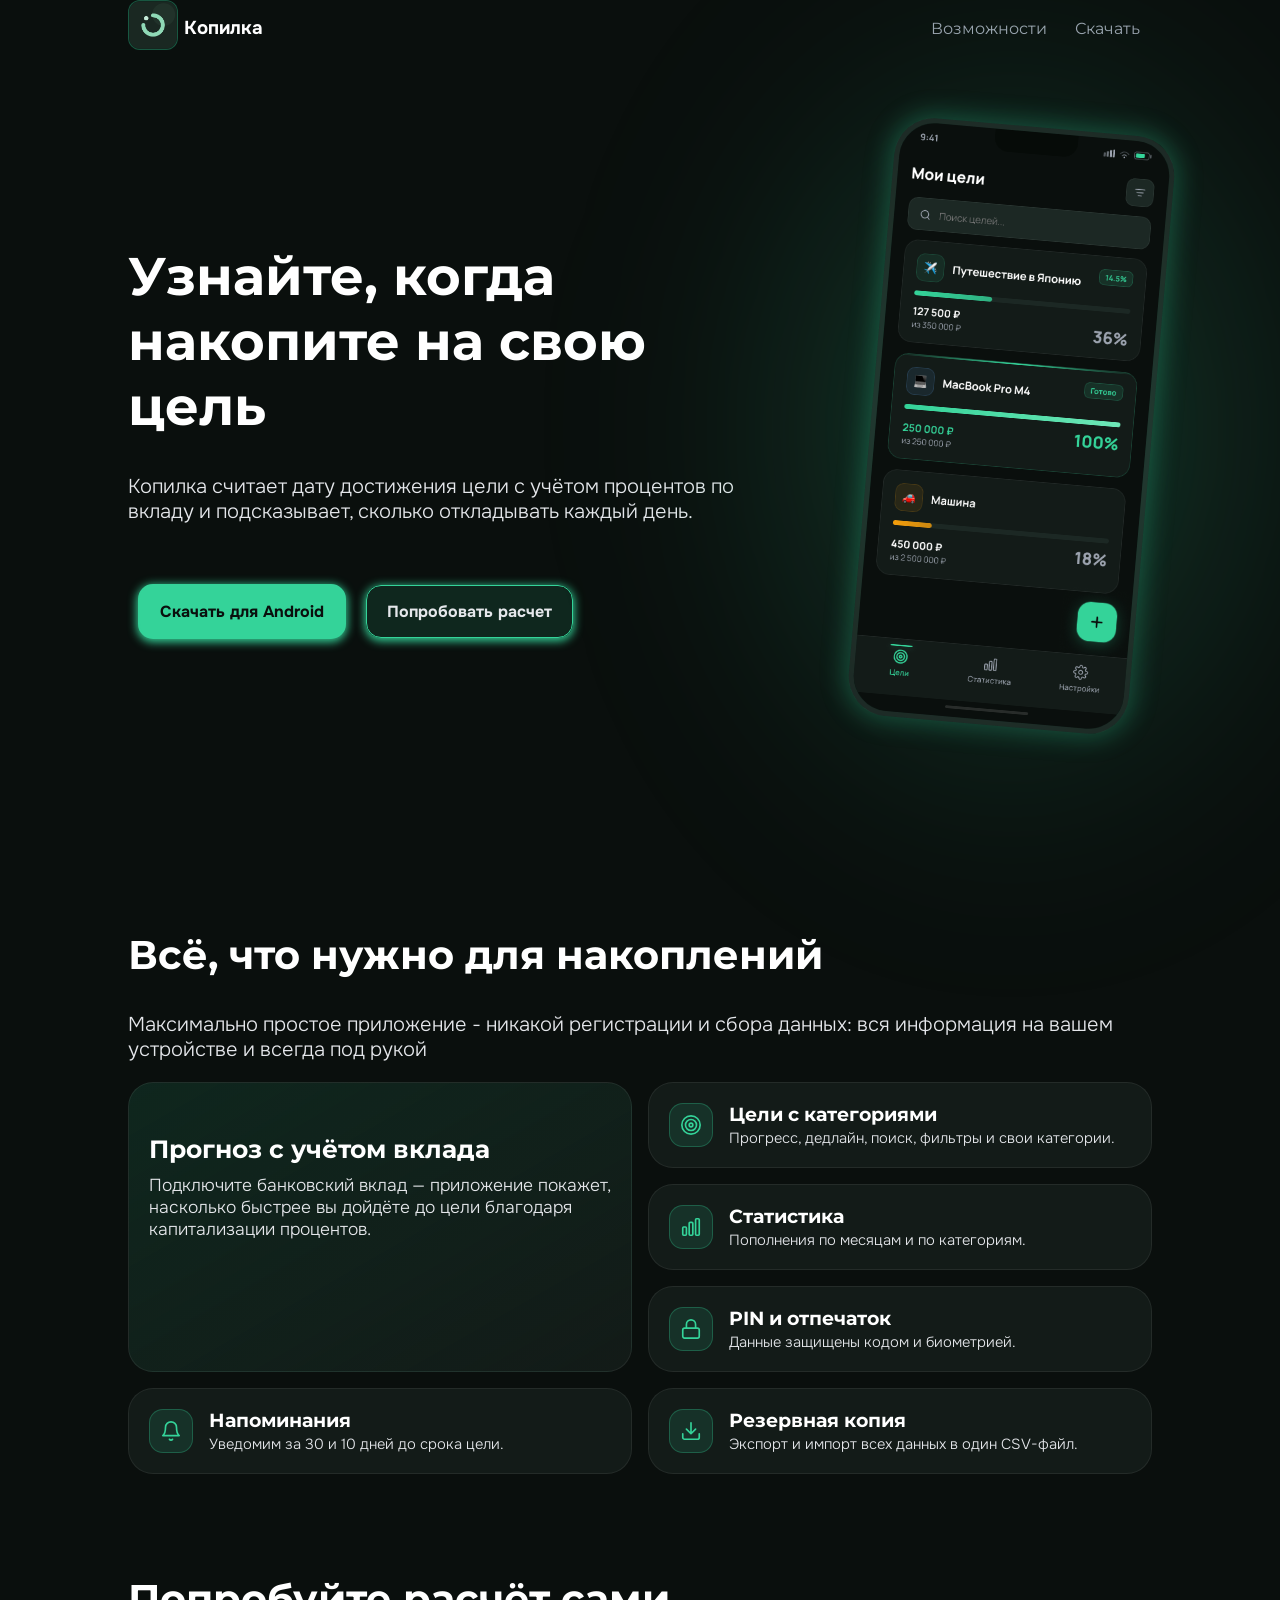
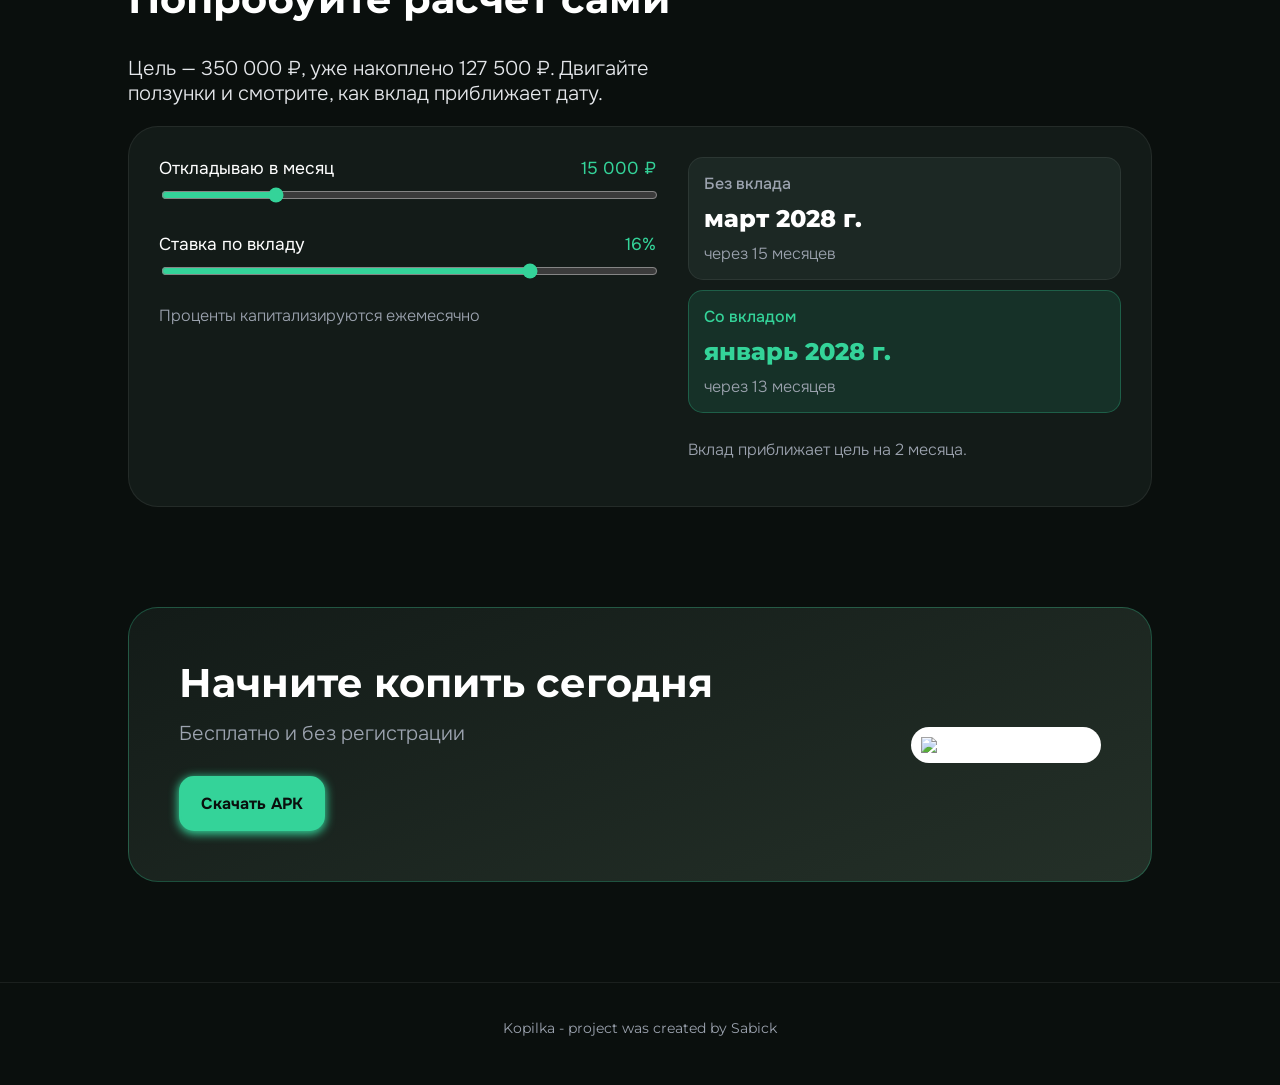
==== landing/index.htm @ 6bca9042 "Rename index_adaptive.htm to index.htm" ====
<!DOCTYPE html>
<html lang="ru">
<head>
    <meta charset="UTF-8">
    <meta name="viewport" content="width=device-width, initial-scale=1.0, viewport-fit=cover">
    <link rel="preconnect" href="https://fonts.googleapis.com">
    <link rel="preconnect" href="https://fonts.gstatic.com" crossorigin>
    <link href="https://fonts.googleapis.com/css2?family=Montserrat:ital,wght@0,100..900;1,100..900&display=swap" rel="stylesheet">
    <link rel="preconnect" href="https://fonts.googleapis.com">
    <link rel="preconnect" href="https://fonts.gstatic.com" crossorigin>
    <link href="https://fonts.googleapis.com/css2?family=Montserrat:ital,wght@0,100..900;1,100..900&family=Onest:wght@100..900&display=swap" rel="stylesheet">
    <link href="static_adaptive.css" rel="stylesheet">
    <title>Копилка - копи и смотри</title>
</head>
<body class="content">
<header>
    <div class="wrap">
        <div class="logo">
            <a>
            <img class="logo-img" src="kopilka_adaptive_icon_layers.png">
            </a>
            <a>Копилка</a>
        </div>
        <nav>
            <a href="#features">Возможности</a>
            <a href="#download">Скачать</a>
        </nav>
    </div>
</header>
    
<main>
    <div class="firstCard wrap">
        
        <div class="info">
            <h1>Узнайте, когда накопите на свою цель</h1>
            <p>Копилка считает дату достижения цели с учётом процентов по вкладу и подсказывает, сколько откладывать каждый день.</p>
            <div class="actions">
                <a class="btn btn-main" href="#download">Скачать для Android</a>
                <a class="btn btn-second" href="#forecast">Попробовать расчет</a>
            </div>
        </div>
        <div class="phone">
            <div>
                <img src="Goats.png">
            </div>
        </div>
    </div>
    
    <section id="features">
        <div class="wrap" >
            <h2>Всё, что нужно для накоплений</h2>
            <p>Максимально простое приложение - никакой регистрации и сбора данных: вся информация на вашем устройстве и всегда под рукой</p>
            
            <div class="crad-block">
                <div class="card big">
                <h3>Прогноз с учётом вклада</h3>
                <p>
                    Подключите банковский вклад — приложение покажет, 
                    насколько быстрее вы дойдёте до цели благодаря капитализации процентов.
                </p>
            </div>
                <div class="card">
                    <div class="ico">
                        <svg viewBox="0 0 24 24">
                            <circle cx="12" cy="12" r="10"/>
                            <circle cx="12" cy="12" r="6"/>
                            <circle cx="12" cy="12" r="2"/>
                        </svg>
                    </div>
                    <div>
                        <h3>Цели с категориями</h3>
                        <p>Прогресс, дедлайн, поиск, фильтры и свои категории.</p>
                    </div>
                </div>
                <div class="card">
                    <div class="ico">
                        <svg viewBox="0 0 24 24">
                            <rect x="3" y="12" width="4" height="9" rx="1"/>
                            <rect x="10" y="7" width="4" height="14" rx="1"/>
                            <rect x="17" y="3" width="4" height="18" rx="1"/>
                        </svg>
                    </div>
                    <div>
                        <h3>Статистика</h3>
                        <p>Пополнения по месяцам и по категориям.</p>
                    </div>
                </div>
                <div class="card">
                    <div class="ico">
                        <svg viewBox="0 0 24 24">
                            <rect x="3" y="11" width="18" height="11" rx="2"/>
                            <path d="M7 11V7a5 5 0 0 1 10 0v4"/>
                        </svg>
                    </div>
                    <div>
                        <h3>PIN и отпечаток</h3>
                        <p>Данные защищены кодом и биометрией.</p>
                    </div>
                </div>
                <div class="card">
                    <div class="ico">
                        <svg viewBox="0 0 24 24">
                            <path d="M18 8A6 6 0 0 0 6 8c0 7-3 9-3 9h18s-3-2-3-9"/>
                            <path d="M13.7 21a2 2 0 0 1-3.4 0"/>
                        </svg>
                    </div>
                    <div>
                        <h3>Напоминания</h3>
                        <p>Уведомим за 30 и 10 дней до срока цели.</p>
                    </div>
                </div>
                <div class="card">
                    <div class="ico">
                        <svg viewBox="0 0 24 24">
                            <path d="M21 15v4a2 2 0 0 1-2 2H5a2 2 0 0 1-2-2v-4"/>
                            <path d="M7 10l5 5 5-5M12 15V3"/>
                        </svg>
                    </div>
                    <div>
                        <h3>Резервная копия</h3>
                        <p>Экспорт и импорт всех данных в один CSV-файл.</p>
                    </div>
                </div>
            </div>
        </div>
    </section>
    
    <section id="forecast">
        <div class="wrap">
            <div class="head">
                <h2>Попробуйте расчёт сами</h2>
                <p>Цель — 350 000 ₽, уже накоплено 127 500 ₽. Двигайте ползунки и смотрите, как вклад приближает дату.</p>
            </div>
            <div class="calc">
                <div>
                    <div class="ctl">
                    <label for="monthly">Откладываю в месяц <output id="monthlyOut"></output></label>
                    <input id="monthly" type="range" min="5000" max="50000" step="1000" value="15000">
                    </div>
                    <div class="ctl">
                    <label for="rate">Ставка по вкладу <output id="rateOut"></output></label>
                    <input id="rate" type="range" min="4" max="20" step="0.5" value="16">
                    <p>Проценты капитализируются ежемесячно</p>
                    </div>
                </div>
                <div class="res" aria-live="polite">
                    <div class="win no-deposit">
                        <span>Без вклада</span>
                        <strong id="dateNo">—</strong>
                        <em id="monNo"></em>
                    </div>
                    <div class="win deposit">
                        <span>Со вкладом</span>
                        <strong id="dateYes">—</strong>
                        <em id="monYes"></em>
                    </div>
                    <p class="note" id="gain"></p>
                </div>
            </div>
        </div>
    </section>

    <section id="download">
        <div class="wrap">
            <div class="load-card">
                <div class="title">
                    <h2>Начните копить сегодня</h2>
                    <p>Бесплатно и без регистрации</p>
                    <a href="https://github.com/Sab1ckk/Moneybox/releases/latest/download/app-release.apk" 
                        class="btn btn-main">
                        Скачать APK
                    </a>
                </div>
                <div>
                    <div class="qr-code">
                        <img src="http://qrcoder.ru/code/?https%3A%2F%2Fgithub.com%2FSab1ckk%2FMoneybox%2Freleases%2Flatest%2Fdownload%2Fapp-release.apk&4&0" width="170">
                    </div>
                </div>
            </div>
        </div>
    </section>
</main>

<footer>
    Kopilka - project was created by Sabick
</footer>

<script>
(function(){
  var TARGET=350000,SAVED=127500;
  var $=function(id){return document.getElementById(id)};
  var fmt=new Intl.NumberFormat('ru-RU');
  function simulate(monthly,rate,months){
    var r=rate/100/12,bal=SAVED,acc=0;
    for(var m=1;m<=months;m++){acc+=bal*r;bal+=monthly;bal+=acc;acc=0}
    return bal;
  }
  function when(m){
    var d=new Date();d.setMonth(d.getMonth()+m);
    return d.toLocaleDateString('ru-RU',{month:'long',year:'numeric'});
  }
  function plural(n){
    var a=n%10,b=n%100;
    if(a===1&&b!==11)return n+' месяц';
    if(a>=2&&a<=4&&(b<10||b>=20))return n+' месяца';
    return n+' месяцев';
  }
  function update(){
    var monthly=+$('monthly').value,rate=+$('rate').value;
    $('monthlyOut').textContent=fmt.format(monthly)+' ₽';
    $('rateOut').textContent=String(rate).replace('.',',')+'%';
    var no=Math.ceil((TARGET-SAVED)/monthly);
    var yes=1;while(yes<240&&simulate(monthly,rate,yes)<TARGET)yes++;
    $('dateNo').textContent=when(no);$('monNo').textContent='через '+plural(no);
    $('dateYes').textContent=when(yes);$('monYes').textContent='через '+plural(yes);
    var diff=no-yes;
    $('gain').textContent=diff>0?'Вклад приближает цель на '+plural(diff)+'.':'При такой ставке вклад почти не меняет срок.';
  }
  $('monthly').addEventListener('input',update);
  $('rate').addEventListener('input',update);
  update();
})();

document.querySelectorAll('.calc .res .win').forEach(function(card){
  card.addEventListener('mousemove', function(e){
    var r = card.getBoundingClientRect();

    var px = (e.clientX - r.left) / r.width  - 0.5;
    var py = (e.clientY - r.top)  / r.height - 0.5;

    var max = 14;
    var rx = (-py * max).toFixed(2);  // наклон по X
    var ry = ( px * max).toFixed(2);  // наклон по Y
    card.style.transform =
      'rotateX(' + rx + 'deg) rotateY(' + ry + 'deg) translateZ(20px)';
  });
  card.addEventListener('mouseleave', function(){
    card.style.transform = '';
  });
});
</script>
</body>
</html>
---- landing/static_adaptive.css ----
:root{
  color-scheme:dark;
  --base:#0A0F0D;
  --card:#131B18;
  --surface:#1C2824;
  --elevated:#243028;
  --accent:#34D399;
  --accent-dim:rgba(52,211,153,.12);
  --accent-line:rgba(52,211,153,.28);
  --text:#fff;
  --text2:#E5E7EB;
  --text3:#9CA3AF;
  --border:rgba(255,255,255,.07);
}

html{
  scroll-behavior: smooth;
}

#forecast, #download, #features{
  scroll-margin-top: 50px;
}

.content{
  background-color: var(--base);
}

h1{
    font-family: 'Montserrat', sans-serif;
    font-size: 40pt;
  }

h2{
  font-family: 'Montserrat', sans-serif;
  font-size: 30pt;
}

h3{
  font-family: 'Montserrat', sans-serif;
  font-size: 17pt;
}

p{
    font-family: 'Onest', sans-serif;
    font-weight: 300;
    font-size: 15pt;
    color: var(--text2);
}

.wrap{
  max-width: 1024px;
  margin: auto;
  padding: 0px;
  overflow: visible;

}

header .wrap{
  display: flex;
  justify-content: space-between;
  align-items: center;
}

nav a{
  text-decoration: none;
  color: var(--text3);
  font-family: 'Montserrat', sans-serif;
  padding: 12px;

}

nav a:hover{
  color: var(--accent);
}

.logo{
  display: flex;
  align-items: center;
  flex-direction: row;
  justify-content: space-between;
  min-width: 135px;
}

.logo a{
  font-style: normal;   
  font-family: "Onest", sans-serif;
  font-weight: bolder;
  font-size: 14pt;
}

.logo-img{
  width:50px;
  height:50px;
  border-radius:12px;
  background:var(--accent-dim);
  border:1px solid var(--accent-line);
  
}

.btn{
  display: inline-flex;
  align-items: center;
  padding: 15px 20px;
  border-radius: 15px;
  font-weight:700;
  text-decoration: none;
  font-size:1rem;
  font-family: 'Onest', sans-serif;
}

.btn-main{
  background-color: var(--accent);
  color: var(--base);
  border: 2px solid var(--accent);
  box-shadow: 0px 2px 10px 1px var(--accent);
  transition: transform 0.2s ease 0.1s, box-shadow 0.2s ease 0.1s;
}

.btn-main:hover{
  transform: translateY(-5px);
  box-shadow: 0px 2px 13px 3px var(--accent);
}

.btn-second{
  background-color: var(--accent-dim);
  border: 1px solid var(--accent);
  color: var(--text2);
  box-shadow: 0px 2px 10px 1px var(--accent);
  transition: transform 0.2s ease 0.1s, box-shadow 0.2s ease 0.1s;
}

.btn-second:hover{
  transform: translateY(-5px);
  box-shadow: 0px 2px 13px 3px var(--accent);
}

.firstCard{
  display: flex;
  flex-direction: row;
  flex-wrap: nowrap;
  justify-content: space-between;
  align-items: center;
  align-content: stretch;
  margin-top: 70px;
  margin-bottom: 200px;
  overflow: visible;
    
  
  p{
    font-family: 'Onest', sans-serif;
    font-weight: 300;
    font-size: 20px;
    color: var(--text2);
  }

  .info{
    margin-right: 100px;

    .actions{
      margin-top: 50px;
      display: flex;
      flex-wrap: nowrap;
      align-items: center;

      .btn{
        margin: 10px;
      }
    }
  }

  .phone{
    position: relative;          
    isolation: isolate;   
    overflow: visible;


    ::before {
      content: "";
      position: absolute;         
      inset: -200px;                
      background: radial-gradient(75% 70%, rgba(52,211,153,.25), transparent 65%);
      z-index: -1;
      pointer-events: none;
      filter: blur(100px);          
    }

    img{
      height: 600px;
      border: 5px solid var(--border);
      border-radius: 40px;
      box-shadow: 0px 0px 25px 5px var(--accent-line);
      transition: transform 0.2s ease 0.1s;
      rotate: 5deg;
    }

    img:hover{
      transform: rotate(-5deg) scale(1.15);
    }
  }
}

.crad-block{
  display: grid;
  grid-template-columns: repeat(2, 1fr);
  gap: 16px;
}

.card{
  display: flex;
  align-items: center;
  gap: 16px;
  background: var(--card);
  border: 1px solid var(--border);
  border-radius: 25px;
  padding: 20px;
  box-shadow: none;
  transition: transform 0.2s ease 0.1s, box-shadow 0.2s ease 0.1s;

  h3{
    font-size: 14pt;
    margin: 0px 0px 3px 0px;
  }

  p{
    font-size: 11pt;
    margin: 0px;
  }
}

.big{
  display: block;
  grid-row: span 3;
  background: linear-gradient(to right bottom, var(--accent-dim), var(--card));
  width: auto;

  h3{
    font-family: 'Montserrat', sans-serif;
    font-size: 19pt;
    margin: 30px 0px 10px 0px;
  }

  p{
    font-family: 'Onest', sans-serif;
    font-size: 13pt;
    color: var(--text2);
  }
}

.card:hover{
  box-shadow: 0 18px 40px rgba(0,0,0,.45),
              0 0 25px var(--accent-line);
  transform: scale(1.02);
}

.ico{
  flex: none;
  width: 44px;
  height: 44px;
  border-radius: 14px;
  background: var(--accent-dim);
  border: 1px solid var(--accent-line);
  display: grid;
  place-items: center
}
.ico svg{
  width: 22px;
  height: 22px;
  stroke: var(--accent);
  fill: none;
  stroke-width: 1.8;
  stroke-linecap: round;
  stroke-linejoin: round
}

.head{
  max-width:34em;
  margin-top: 100px;
}

.calc{
  display: grid;
  grid-template-columns: 1.15fr 1fr;
  gap: 32px;
  align-items: stretch;
  background: var(--card);
  border: 1px solid var(--border);
  border-radius: 30px;
  padding: 30px;
  margin-bottom: 100px;
  
  label{
    font-family: 'Onest', sans-serif;
    font-size: 13pt;
    display: flex;
    justify-content: space-between;
  }

  output{
    color: var(--accent);
    font-family: 'Onest', sans-serif;
  }

  input[type=range]{
    width:100%;
    accent-color:var(--accent);
    height:28px
  }

  .ctl+.ctl{
    margin-top: 20px;
    margin-bottom: 20px;
  }

  p{
    font-size: 12pt;
    color: var(--text3);
  }

  .res{
    display: flex;
    gap: 10px;
    flex-direction: column;

    span{
      font-family: 'Onest', sans-serif;
      font-weight: 500;
      color: var(--text3);
    }

    strong{
      font-family: 'Montserrat', sans-serif;
      display: block;
      font-size: 18pt;
      font-weight: 800;
    }

    em{
      font-family: 'Onest', sans-serif;
      font-style: normal;
      font-weight: 300;
      color: var(--text3);
    }

    .win{
      display: flex;
      flex-direction: column;
      justify-content: space-between;
      gap: 10px;
      border-radius: 15px;
      padding: 15px;
      
    }

    .no-deposit{
      background: var(--surface);
      border: 1px solid var(--border);
    }

    .deposit{
      background: var(--accent-dim);
      border: 1px solid var(--accent-line);

      strong, span{
        color: var(--accent);
      }
    }
  }
}

.calc .res .win{
  transform-style: preserve-3d;
  transition: transform 0.2s cubic-bezier(.2,.8,.2,1),
              box-shadow 0.2s ease;
  will-change: transform;
}
.calc .res .win:hover{
  box-shadow: 0 18px 40px rgba(0,0,0,.45),
              0 0 25px var(--accent-line);
}

.load-card{
  display: grid;
  grid-template-columns: 1fr auto;
  gap: 48px;
  align-items: center;
  background: linear-gradient(160deg, var(--card), var(--elevated));
  border: 1px, solid, var(--accent-line);
  border-radius: 30px;
  padding: 50px;

  h2{
    margin: 0px;
  }

  p{
    color:var(--text3);
    margin: 14px 0px 30px;
  }

}

.qr-code{
  display: flex;
  background-color: #fff;
  align-content: center;
  align-items: center;
  padding: 10px;
  border-radius: 20px;
}

footer{
  margin-top: 100px;
  padding: 36px 0 48px;
  color: var(--text3);
  font-size: .88rem;
  font-family: 'Montserrat', sans-serif;
  text-align: center;
  border-top: 1px solid var(--border)
}


/* Адаптация под планшеты и мобильные устройства */
*,
*::before,
*::after {
  box-sizing: border-box;
}

html,
body {
  width: 100%;
  max-width: 100%;
  margin: 0;
}

img {
  max-width: 100%;
  height: auto;
}

.wrap {
  width: min(100% - 40px, 1024px);
  padding-left: 0;
  padding-right: 0;
}

h1,
h2,
h3,
p {
  overflow-wrap: break-word;
}

.phone img {
  max-width: 100%;
  height: auto;
  max-height: 600px;
  object-fit: contain;
}

@media (min-width: 950px) {
    .firstCard .phone {
        flex-shrink: 0;
    }

    .firstCard .phone img {
        width: auto;
        height: 600px;
        max-width: none;
        max-height: none;
    }
}

@media (max-width: 900px) {
  .wrap {
    width: min(100% - 40px, 760px);
  }

  h1 {
    font-size: clamp(2rem, 5vw, 2.5rem);
  }

  h2 {
    font-size: clamp(1.7rem, 4vw, 2rem);
  }

  .firstCard {
    gap: 32px;
    margin-top: 50px;
    margin-bottom: 120px;
  }

  .firstCard .info {
    margin-right: 0;
    min-width: 0;
  }

  .firstCard .phone img {
    height: auto;
    max-height: 480px;
    width: auto;
  }

  .firstCard .info .actions {
    flex-wrap: wrap;
    margin-top: 30px;
  }

  .calc {
    grid-template-columns: 1fr 1fr;
    gap: 20px;
    padding: 24px;
  }

  .load-card {
    gap: 28px;
    padding: 36px;
  }
}

@media (max-width: 600px) {
  .wrap {
    width: calc(100% - 32px);
  }

  header .wrap {
    flex-wrap: wrap;
    gap: 14px;
    padding-top: 12px;
    padding-bottom: 12px;
  }

  .logo {
    min-width: 0;
  }

  .logo-img {
    width: 42px;
    height: 42px;
  }

  nav {
    display: flex;
    flex-wrap: wrap;
    gap: 4px;
  }

  nav a {
    padding: 8px;
    font-size: 0.9rem;
  }

  h1 {
    font-size: clamp(1.8rem, 8vw, 2.3rem);
    line-height: 1.15;
  }

  h2 {
    font-size: clamp(1.5rem, 6vw, 1.9rem);
    line-height: 1.2;
  }

  h3 {
    font-size: 1.05rem;
  }

  p {
    font-size: 1rem;
    line-height: 1.55;
  }

  .firstCard {
    flex-direction: column;
    align-items: flex-start;
    gap: 42px;
    margin-top: 36px;
    margin-bottom: 90px;
  }

  .firstCard .info {
    width: 100%;
  }

  .firstCard .info p {
    font-size: 1rem;
  }

  .firstCard .info .actions {
    flex-direction: column;
    align-items: stretch;
    gap: 12px;
    margin-top: 24px;
  }

  .firstCard .info .actions .btn {
    justify-content: center;
    width: 100%;
    margin: 0;
    text-align: center;
  }

  .firstCard .phone {
    align-self: center;
    max-width: 75%;
  }

  .firstCard .phone img {
    display: block;
    width: 100%;
    max-height: 420px;
    margin: 0 auto;
    rotate: 0deg;
  }

  .firstCard .phone img:hover {
    transform: none;
  }

  .head {
    max-width: 100%;
    margin-top: 65px;
  }

  .crad-block {
    grid-template-columns: 1fr;
    gap: 12px;
  }

  .card {
    padding: 16px;
    gap: 12px;
    border-radius: 18px;
  }

  .big {
    grid-row: auto;
  }

  .big h3 {
    margin-top: 8px;
    font-size: 1.2rem;
  }

  .big p,
  .card p {
    font-size: 0.95rem;
  }

  .calc {
    grid-template-columns: 1fr;
    gap: 24px;
    padding: 18px;
    border-radius: 22px;
    margin-bottom: 70px;
  }

  .calc label {
    gap: 12px;
    font-size: 1rem;
  }

  .calc .res strong {
    font-size: 1.2rem;
  }

  .load-card {
    grid-template-columns: 1fr;
    gap: 28px;
    padding: 24px 18px;
    border-radius: 22px;
    text-align: center;
  }

  .load-card .btn {
    justify-content: center;
  }

  .qr-code {
    width: fit-content;
    max-width: 100%;
    margin: 0 auto;
  }

  .qr-code img {
    width: min(170px, 100%);
    height: auto;
  }

  footer {
    margin-top: 70px;
    padding: 28px 16px 36px;
    font-size: 0.8rem;
  }
}

@media (max-width: 360px) {
  .wrap {
    width: calc(100% - 24px);
  }

  nav a {
    padding: 6px;
    font-size: 0.82rem;
  }

  .firstCard .phone {
    max-width: 82%;
  }

  .btn {
    padding: 13px 14px;
    font-size: 0.92rem;
  }

  .calc {
    padding: 14px;
  }
}

/* На устройствах без наведения отключаем hover-увеличение элементов */
@media (hover: none) {
  .card:hover,
  .btn-main:hover,
  .btn-second:hover,
  .firstCard .phone img:hover {
    transform: none;
  }
}
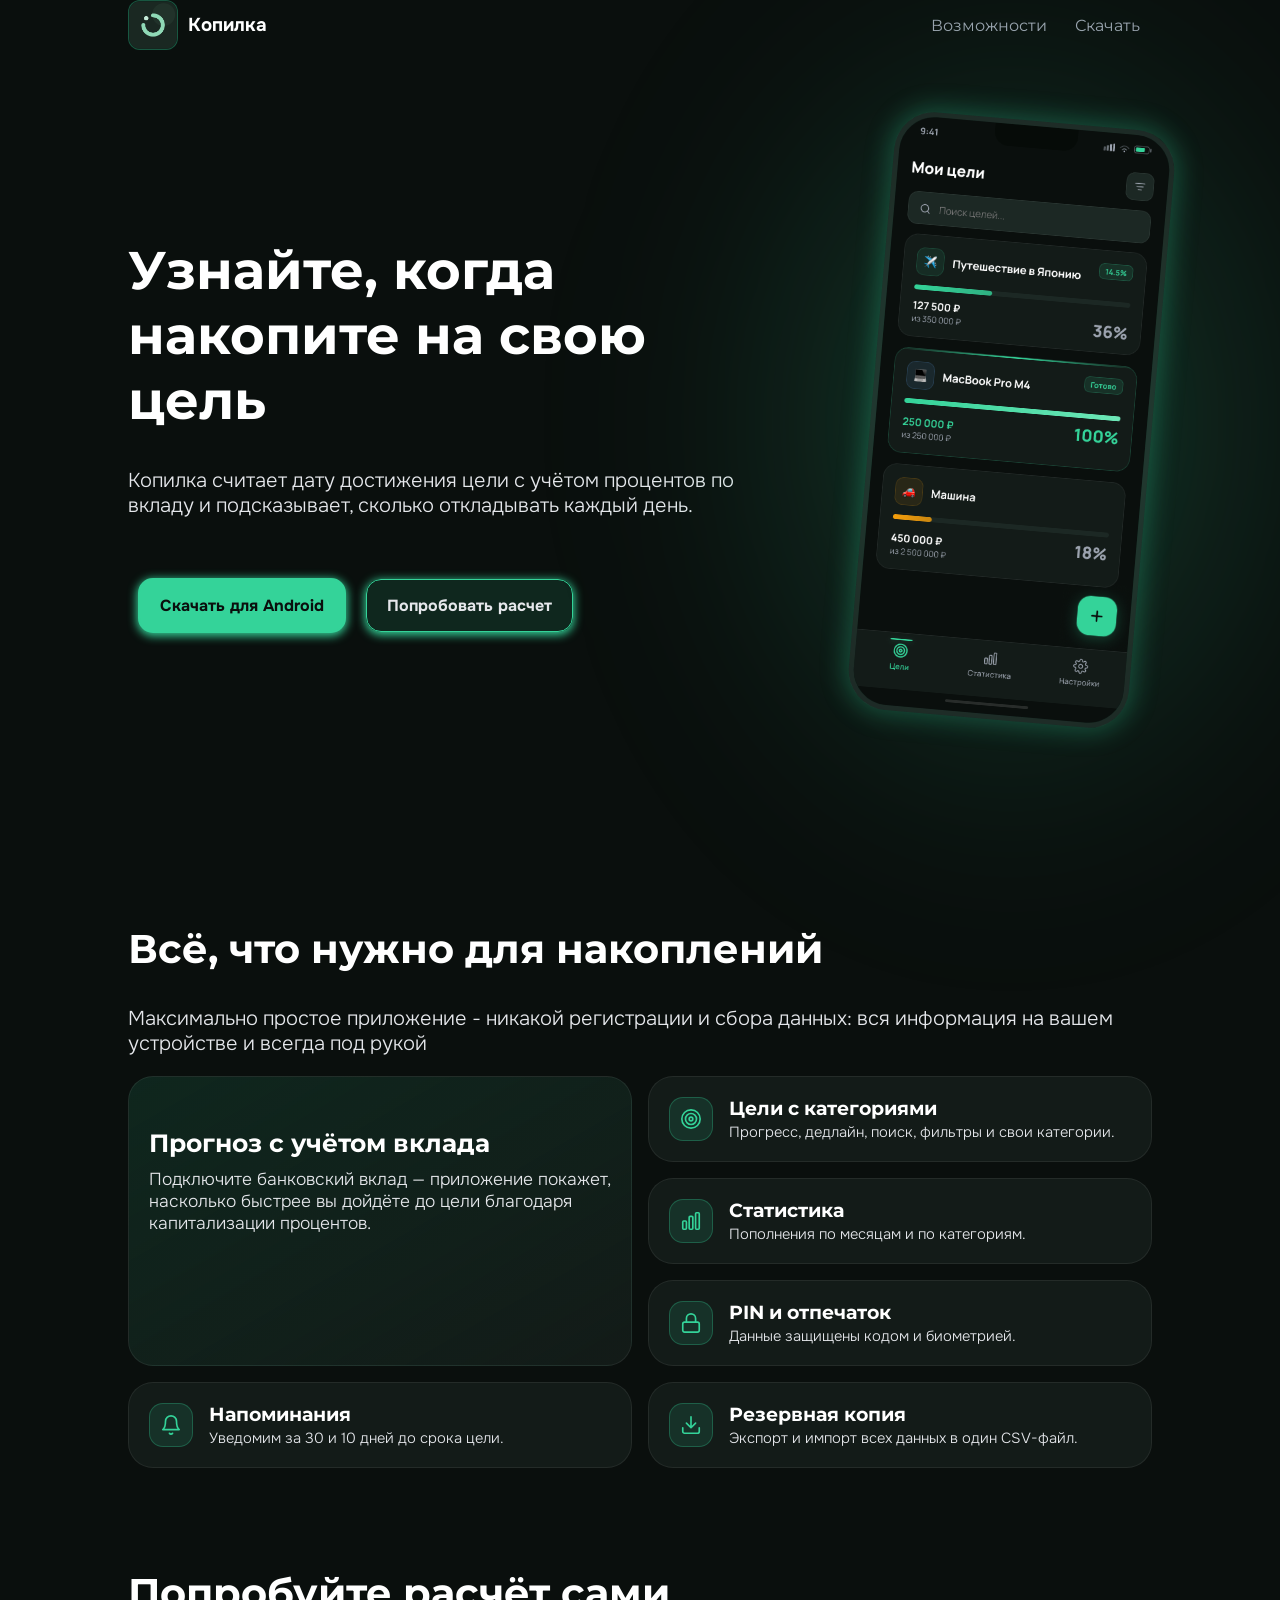
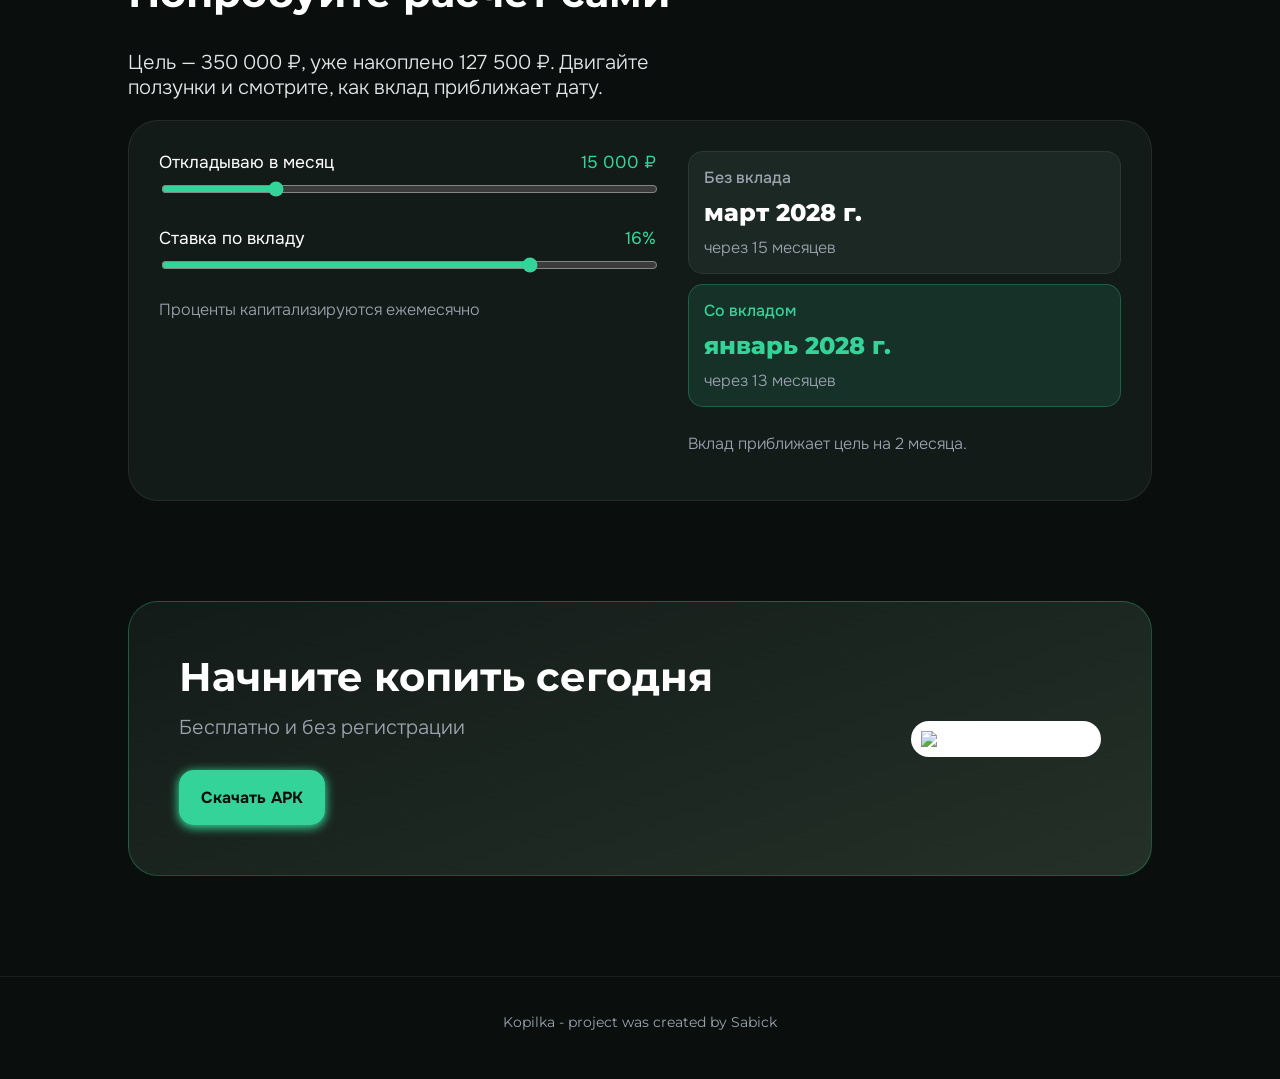
==== commit 52167ce0: "update both files" ====
--- a/landing/index.htm
+++ b/landing/index.htm
@@ -16,9 +16,7 @@
 <header>
     <div class="wrap">
         <div class="logo">
-            <a>
             <img class="logo-img" src="kopilka_adaptive_icon_layers.png">
-            </a>
             <a>Копилка</a>
         </div>
         <nav>
@@ -240,4 +238,4 @@
 });
 </script>
 </body>
-</html>
+</html>
--- a/landing/static_adaptive.css
+++ b/landing/static_adaptive.css
@@ -85,6 +85,7 @@
   font-style: normal;   
   font-family: "Onest", sans-serif;
   font-weight: bolder;
+  padding-left: 10px;
   font-size: 14pt;
 }
 
@@ -602,6 +603,11 @@
   .firstCard .phone {
     align-self: center;
     max-width: 75%;
+    
+
+    ::before{
+      position: relative;
+    }
   }
 
   .firstCard .phone img {
@@ -610,6 +616,8 @@
     max-height: 420px;
     margin: 0 auto;
     rotate: 0deg;
+    box-shadow: 0px 0px 50px 10px var(--accent-line);
+    
   }
 
   .firstCard .phone img:hover {
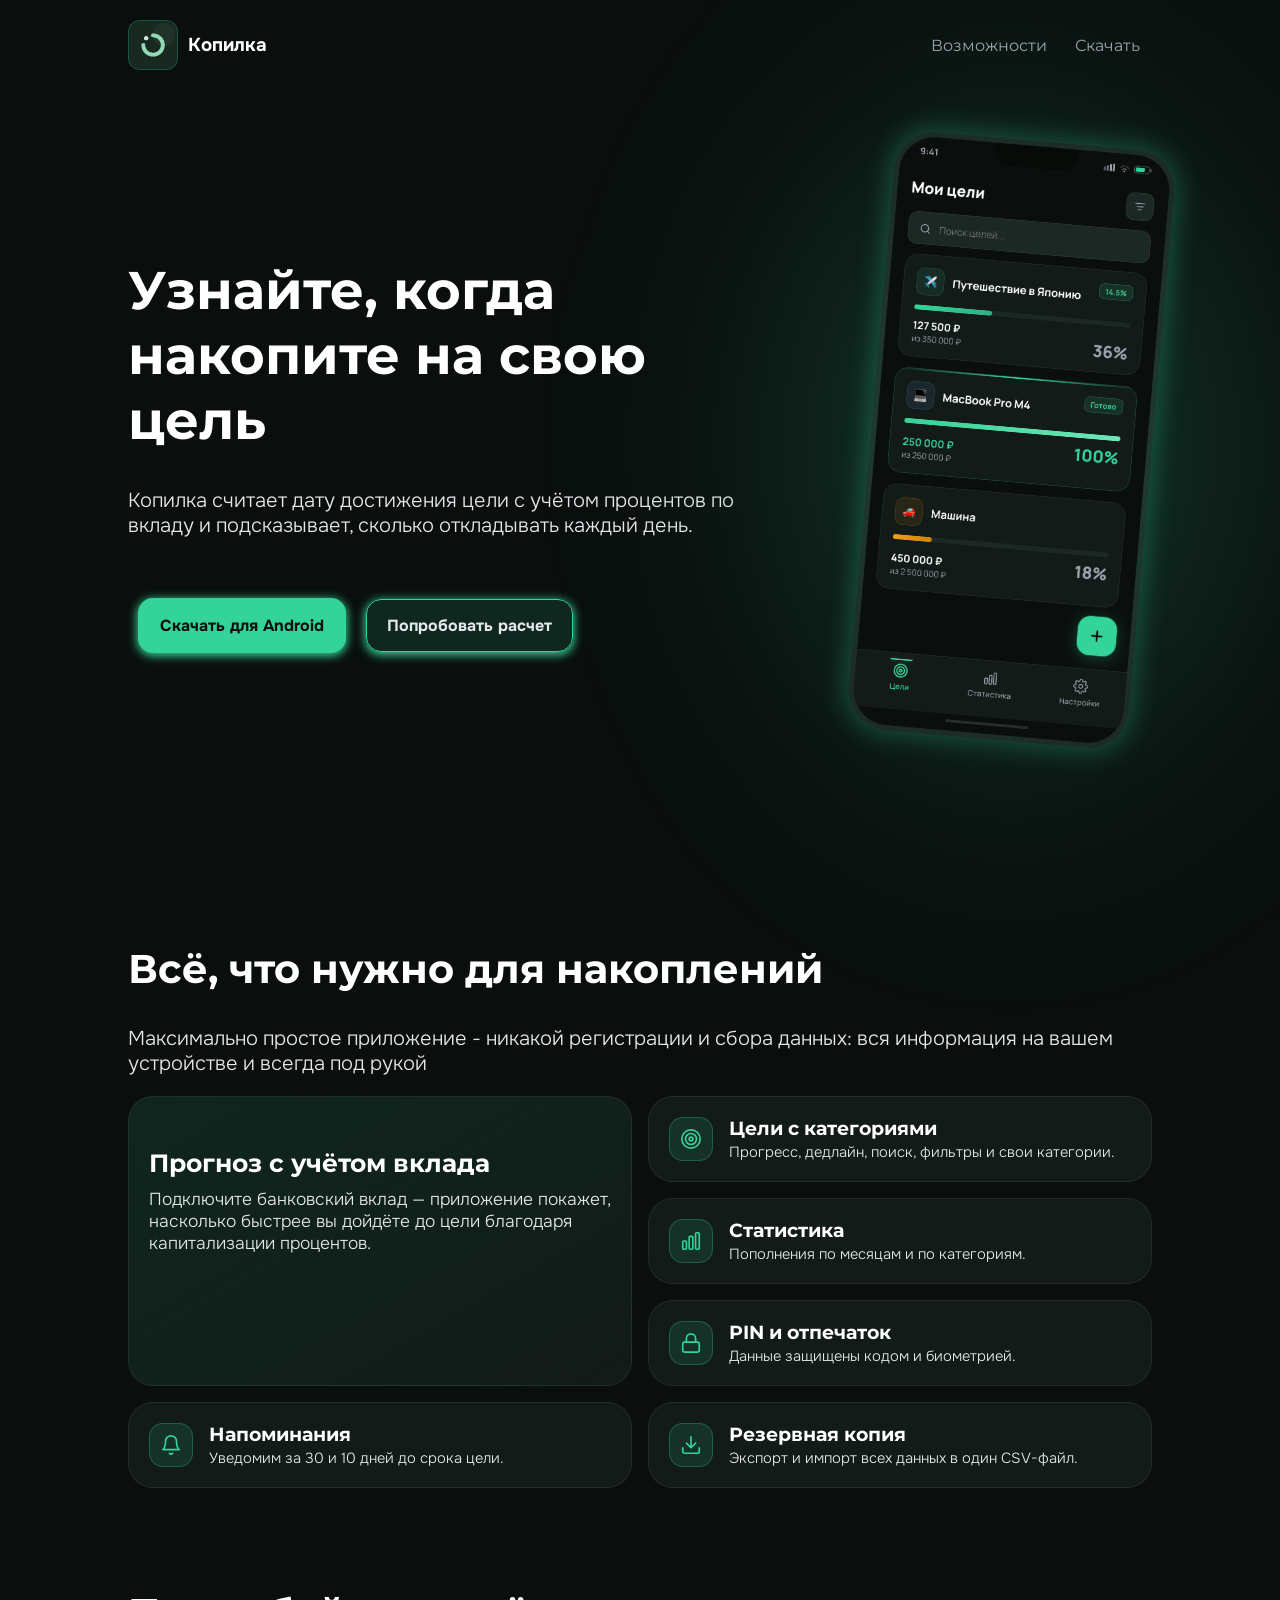
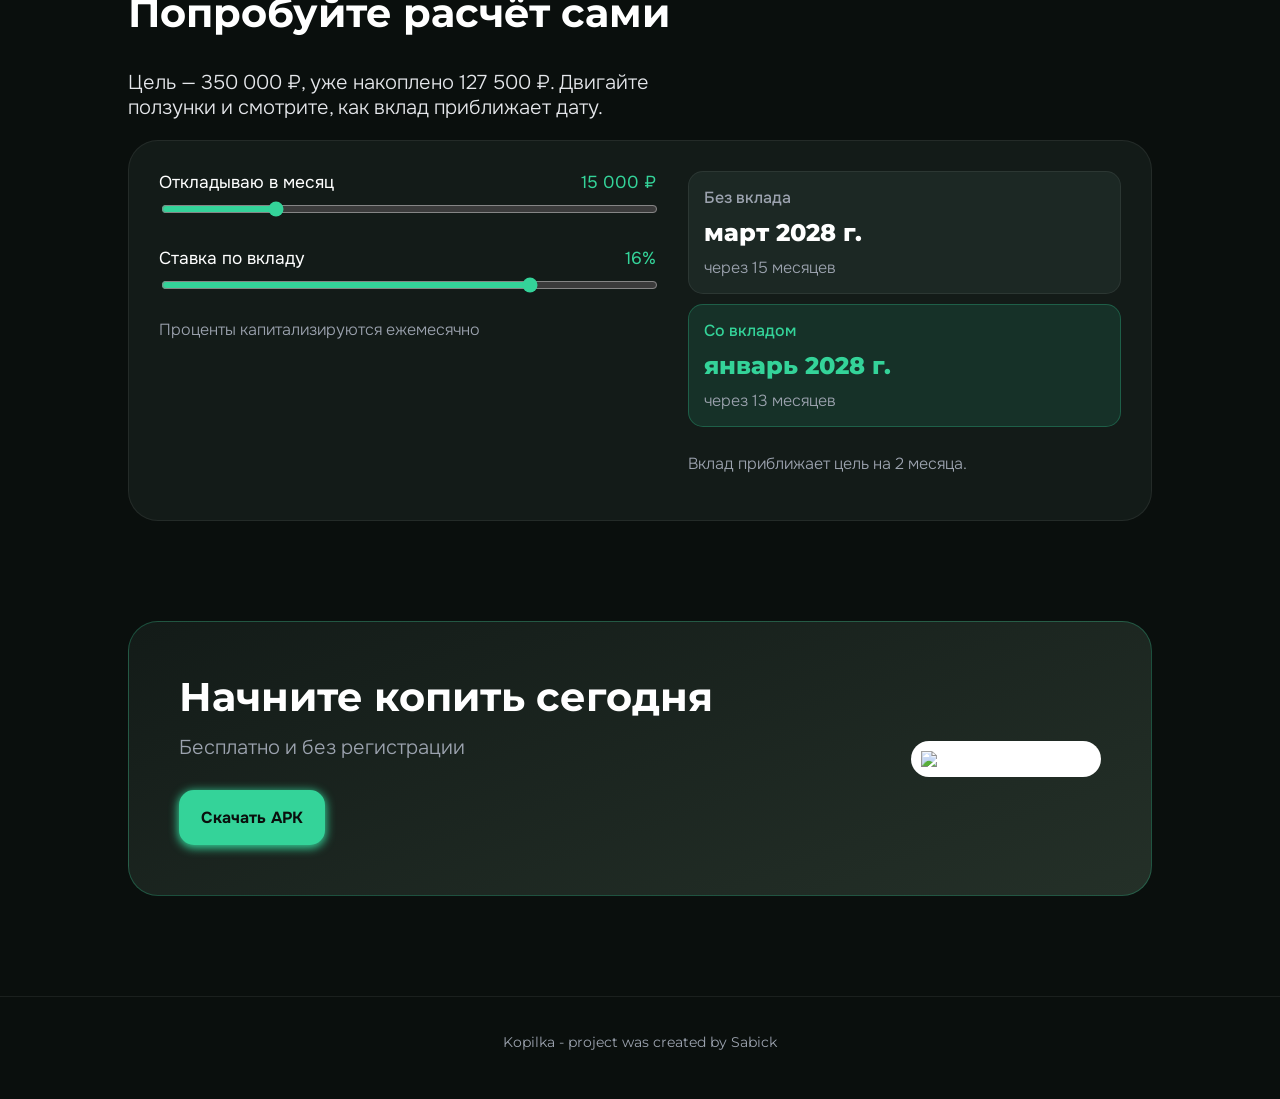
==== commit 63a034b6: "Update index.htm Added static src for qr-code" ====
--- a/landing/index.htm
+++ b/landing/index.htm
@@ -171,7 +171,7 @@
                 </div>
                 <div>
                     <div class="qr-code">
-                        <img src="http://qrcoder.ru/code/?https%3A%2F%2Fgithub.com%2FSab1ckk%2FMoneybox%2Freleases%2Flatest%2Fdownload%2Fapp-release.apk&4&0" width="170">
+                        <img src="qr_code_download.gif" width="170">
                     </div>
                 </div>
             </div>
@@ -238,4 +238,4 @@
 });
 </script>
 </body>
-</html>+</html>
--- a/landing/static_adaptive.css
+++ b/landing/static_adaptive.css
@@ -53,6 +53,10 @@
   padding: 0px;
   overflow: visible;
 
+}
+
+header{
+  margin-top: 20px;
 }
 
 header .wrap{
@@ -535,9 +539,13 @@
     min-width: 0;
   }
 
+  .logo a{
+    font-size: 0.9rem;
+  }
+
   .logo-img {
-    width: 42px;
-    height: 42px;
+    width: 40px;
+    height: 40px;
   }
 
   nav {
@@ -547,8 +555,8 @@
   }
 
   nav a {
-    padding: 8px;
-    font-size: 0.9rem;
+    padding: 6px;
+    font-size: 0.8rem;
   }
 
   h1 {
